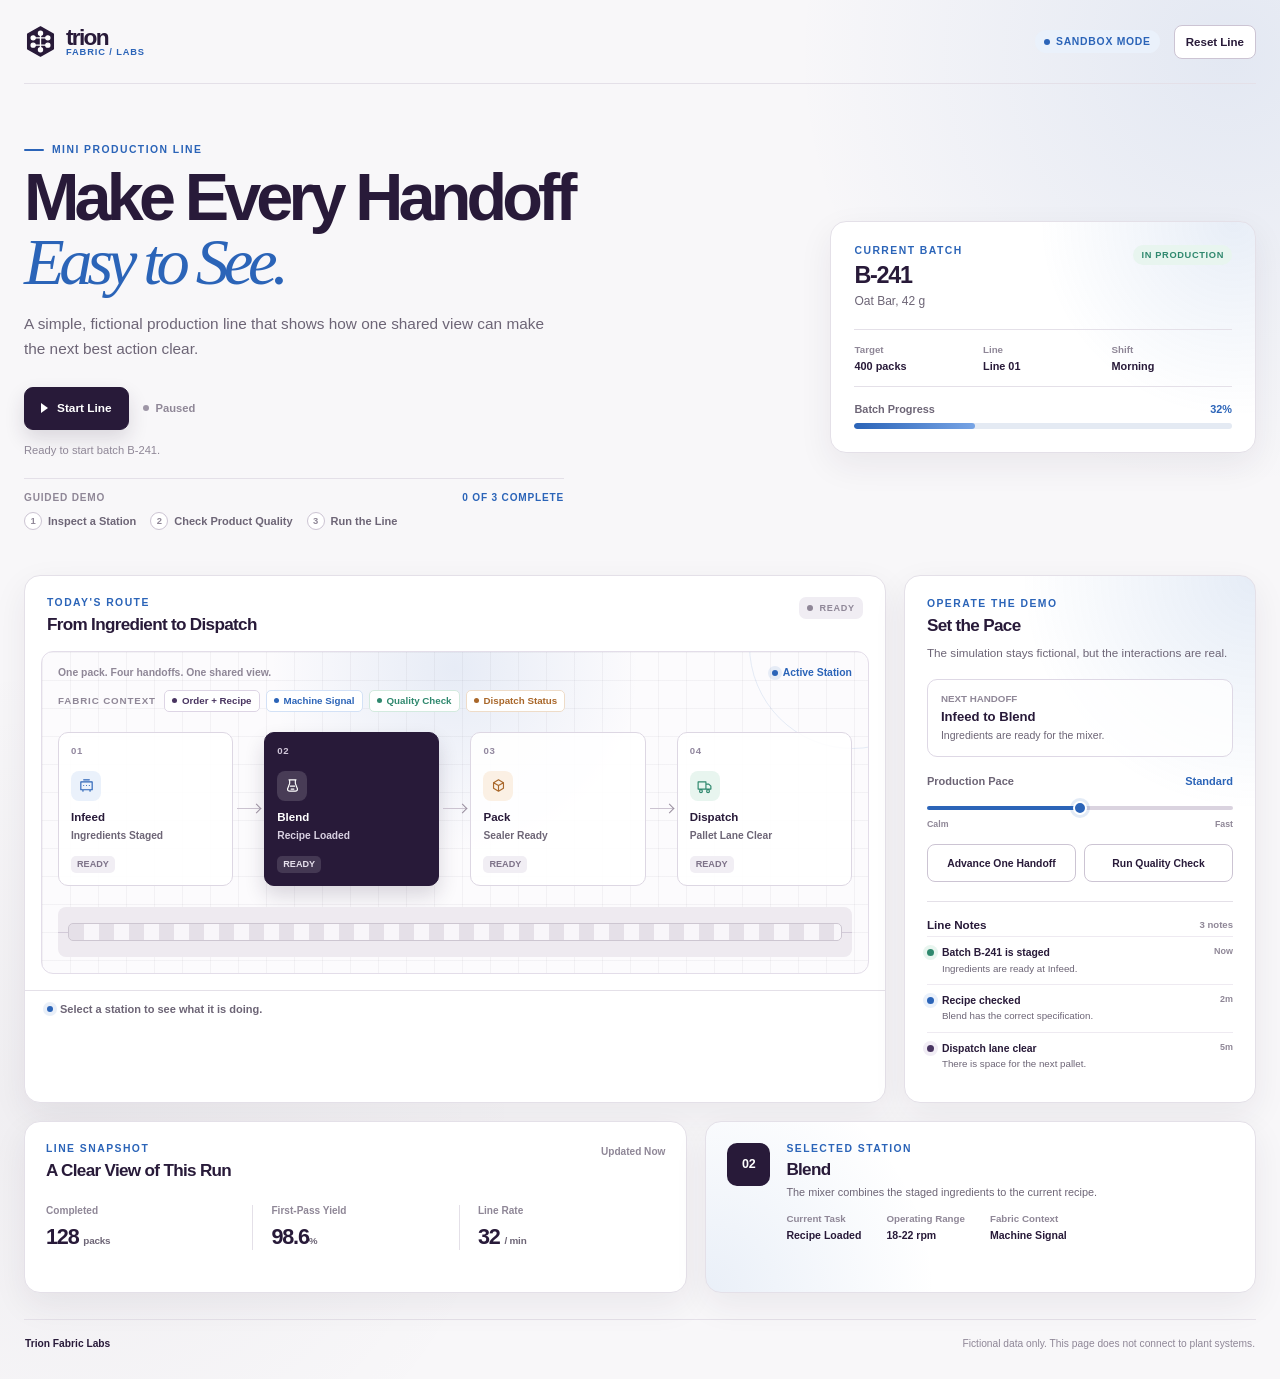
==== production_line/index.html @ d2de97c6 "Added Labs AI-Dev Skills" ====
<!doctype html>
<html lang="en">
  <head>
    <meta charset="UTF-8" />
    <meta name="viewport" content="width=device-width, initial-scale=1.0" />
    <meta
      name="description"
      content="A self-contained Trion Fabric Labs mini production line simulation."
    />
    <title>Trion Fabric Labs | Mini Production Line</title>
    <link rel="stylesheet" href="styles.css" />
    <script src="app.js" defer></script>
  </head>
  <body>
    <main class="labs-shell">
      <header class="app-header">
        <a class="brand" href="#lineSimulator" aria-label="Trion Fabric Labs home">
          <svg class="brand-mark" viewBox="0 0 36 36" aria-hidden="true">
            <path d="M18 2 32 10v16l-14 8L4 26V10L18 2Z" />
            <path d="M18 9v18M10 14h16M10 22h16" />
            <circle cx="18" cy="9" r="2.2" />
            <circle cx="10" cy="14" r="2.2" />
            <circle cx="26" cy="14" r="2.2" />
            <circle cx="10" cy="22" r="2.2" />
            <circle cx="26" cy="22" r="2.2" />
            <circle cx="18" cy="27" r="2.2" />
          </svg>
          <span class="brand-copy">
            <strong>trion</strong>
            <span>Fabric / Labs</span>
          </span>
        </a>

        <div class="header-actions">
          <span class="sandbox-badge"><i></i> Sandbox Mode</span>
          <button class="reset-button" id="resetLine" type="button">Reset Line</button>
        </div>
      </header>

      <section class="intro-grid">
        <div class="intro-copy">
          <p class="eyebrow">Mini Production Line</p>
          <h1>Make Every Handoff<br /><em>Easy to See.</em></h1>
          <p class="intro-text">
            A simple, fictional production line that shows how one shared view
            can make the next best action clear.
          </p>

          <div class="line-actions">
            <button class="primary-button" id="toggleLine" type="button">
              <span class="button-icon" aria-hidden="true"></span>
              <span id="toggleLineLabel">Start Line</span>
            </button>
            <span class="line-state" id="lineState">
              <i></i>
              <span id="lineStateText">Paused</span>
            </span>
          </div>
          <p class="line-message" id="lineMessage" aria-live="polite">
            Ready to start batch B-241.
          </p>
          <section class="guided-demo" aria-labelledby="guidedDemoTitle">
            <div class="guided-demo-heading">
              <span id="guidedDemoTitle">Guided Demo</span>
              <strong id="missionProgress" aria-live="polite">0 of 3 complete</strong>
            </div>
            <ol class="guided-steps">
              <li data-mission-step="inspect"><span>1</span>Inspect a Station</li>
              <li data-mission-step="quality"><span>2</span>Check Product Quality</li>
              <li data-mission-step="run"><span>3</span>Run the Line</li>
            </ol>
          </section>
        </div>

        <section class="batch-card" aria-labelledby="batchTitle">
          <div class="batch-heading">
            <div>
              <p class="card-label">Current Batch</p>
              <h2 id="batchTitle">B-241</h2>
            </div>
            <span class="batch-chip">In Production</span>
          </div>
          <p class="product-name">Oat Bar, 42 g</p>

          <dl class="batch-details">
            <div>
              <dt>Target</dt>
              <dd>400 packs</dd>
            </div>
            <div>
              <dt>Line</dt>
              <dd>Line 01</dd>
            </div>
            <div>
              <dt>Shift</dt>
              <dd>Morning</dd>
            </div>
          </dl>

          <div class="batch-progress">
            <div>
              <span>Batch Progress</span>
              <strong id="batchProgressText">32%</strong>
            </div>
            <span class="progress-track" aria-hidden="true"><i id="batchProgress"></i></span>
          </div>
        </section>
      </section>

      <section class="simulator-layout" id="lineSimulator">
        <section class="line-panel" aria-labelledby="lineTitle">
          <header class="panel-heading">
            <div>
              <p class="card-label">Today's Route</p>
              <h2 id="lineTitle">From Ingredient to Dispatch</h2>
            </div>
            <span class="run-badge" id="runBadge"><i></i><span>Ready</span></span>
          </header>

          <div class="production-floor" id="productionFloor">
            <div class="floor-meta">
              <span>One pack. Four handoffs. One shared view.</span>
              <span class="floor-key"><i></i> Active Station</span>
            </div>

            <div class="context-strip" aria-label="Fabric context sources">
              <span class="context-title">Fabric Context</span>
              <span class="context-source context-source-planning"><i></i> Order + Recipe</span>
              <span class="context-source context-source-machine"><i></i> Machine Signal</span>
              <span class="context-source context-source-quality"><i></i> Quality Check</span>
              <span class="context-source context-source-logistics"><i></i> Dispatch Status</span>
            </div>

            <div class="stage-row" aria-label="Production line stations">
              <button class="stage" type="button" data-station="Infeed" aria-pressed="false">
                <span class="stage-number">01</span>
                <span class="station-icon station-icon-infeed" aria-hidden="true">
                  <svg viewBox="0 0 24 24"><path d="M4 7h16v11H4zM8 4h8M8 12h.01M12 12h.01M16 12h.01M7 18v2m10-2v2" /></svg>
                </span>
                <span class="stage-name">Infeed</span>
                <span class="stage-detail">Ingredients Staged</span>
                <span class="stage-status">Ready</span>
              </button>

              <span class="connector" aria-hidden="true"></span>

              <button class="stage selected" type="button" data-station="Blend" aria-pressed="true">
                <span class="stage-number">02</span>
                <span class="station-icon station-icon-blend" aria-hidden="true">
                  <svg viewBox="0 0 24 24"><path d="M7 4h10M8 4v5l-3 8a3 3 0 0 0 3 3h8a3 3 0 0 0 3-3l-3-8V4M9 13h6M10 17h4" /></svg>
                </span>
                <span class="stage-name">Blend</span>
                <span class="stage-detail">Recipe Loaded</span>
                <span class="stage-status">Ready</span>
              </button>

              <span class="connector" aria-hidden="true"></span>

              <button class="stage" type="button" data-station="Pack" aria-pressed="false">
                <span class="stage-number">03</span>
                <span class="station-icon station-icon-pack" aria-hidden="true">
                  <svg viewBox="0 0 24 24"><path d="m5 8 7-4 7 4v8l-7 4-7-4zM5 8l7 4 7-4M12 12v8" /></svg>
                </span>
                <span class="stage-name">Pack</span>
                <span class="stage-detail">Sealer Ready</span>
                <span class="stage-status">Ready</span>
              </button>

              <span class="connector" aria-hidden="true"></span>

              <button class="stage" type="button" data-station="Dispatch" aria-pressed="false">
                <span class="stage-number">04</span>
                <span class="station-icon station-icon-dispatch" aria-hidden="true">
                  <svg viewBox="0 0 24 24"><path d="M3 7h11v10H3zM14 10h4l3 3v4h-7zM7 18a2 2 0 1 0 0 4 2 2 0 0 0 0-4Zm10 0a2 2 0 1 0 0 4 2 2 0 0 0 0-4Z" /></svg>
                </span>
                <span class="stage-name">Dispatch</span>
                <span class="stage-detail">Pallet Lane Clear</span>
                <span class="stage-status">Ready</span>
              </button>
            </div>

            <div class="conveyor" aria-hidden="true">
              <span class="conveyor-belt"></span>
              <span class="pack-token token-one"><i></i><b>B</b></span>
              <span class="pack-token token-two"><i></i><b>B</b></span>
              <span class="pack-token token-three"><i></i><b>B</b></span>
              <span class="pack-token token-four"><i></i><b>B</b></span>
            </div>
          </div>

          <footer class="line-panel-footer">
            <span class="pulse-dot" aria-hidden="true"></span>
            <span id="lineFooterMessage">Select a station to see what it is doing.</span>
          </footer>
        </section>

        <aside class="control-panel" aria-labelledby="controlTitle">
          <div>
            <p class="card-label">Operate the Demo</p>
            <h2 id="controlTitle">Set the Pace</h2>
            <p class="control-intro">The simulation stays fictional, but the interactions are real.</p>
          </div>

          <div class="handoff-card">
            <span>Next Handoff</span>
            <strong id="nextHandoff">Infeed to Blend</strong>
            <p id="handoffDetail">Ingredients are ready for the mixer.</p>
          </div>

          <label class="pace-control" for="pace">
            <span>Production Pace <output id="paceValue">Standard</output></span>
            <input id="pace" type="range" min="1" max="3" value="2" />
            <span class="pace-labels"><small>Calm</small><small>Fast</small></span>
          </label>

          <div class="small-actions">
            <button class="secondary-button" id="advanceStep" type="button">
              Advance One Handoff
            </button>
            <button class="secondary-button" id="qualityCheck" type="button">
              Run Quality Check
            </button>
          </div>

          <section class="event-section" aria-labelledby="eventTitle">
            <div class="event-heading">
              <h3 id="eventTitle">Line Notes</h3>
              <span id="eventCount">3 notes</span>
            </div>
            <ol class="event-list" id="eventList" aria-live="polite">
              <li>
                <span class="event-mark event-mark-green" aria-hidden="true"></span>
                <div><strong>Batch B-241 is staged</strong><p>Ingredients are ready at Infeed.</p></div>
                <time>Now</time>
              </li>
              <li>
                <span class="event-mark event-mark-blue" aria-hidden="true"></span>
                <div><strong>Recipe checked</strong><p>Blend has the correct specification.</p></div>
                <time>2m</time>
              </li>
              <li>
                <span class="event-mark event-mark-purple" aria-hidden="true"></span>
                <div><strong>Dispatch lane clear</strong><p>There is space for the next pallet.</p></div>
                <time>5m</time>
              </li>
            </ol>
          </section>
        </aside>
      </section>

      <section class="lower-grid">
        <section class="snapshot-panel" aria-labelledby="snapshotTitle">
          <div class="panel-heading compact">
            <div>
              <p class="card-label">Line Snapshot</p>
              <h2 id="snapshotTitle">A Clear View of This Run</h2>
            </div>
            <span class="snapshot-time">Updated Now</span>
          </div>

          <dl class="metrics">
            <div>
              <dt>Completed</dt>
              <dd id="completedPacks">128 <small>packs</small></dd>
            </div>
            <div>
              <dt>First-Pass Yield</dt>
              <dd id="qualityMetric">98.6<small>%</small></dd>
            </div>
            <div>
              <dt>Line Rate</dt>
              <dd id="lineRate">32 <small>/ min</small></dd>
            </div>
          </dl>
        </section>

        <section class="inspector-panel" aria-labelledby="inspectorTitle">
          <div class="inspector-number" id="inspectorNumber">02</div>
          <div class="inspector-copy">
            <p class="card-label">Selected Station</p>
            <h2 id="inspectorTitle">Blend</h2>
            <p id="inspectorDescription">The mixer combines the staged ingredients to the current recipe.</p>
            <dl class="inspector-details">
              <div><dt>Current Task</dt><dd id="inspectorTask">Recipe Loaded</dd></div>
              <div><dt>Operating Range</dt><dd id="inspectorRange">18-22 rpm</dd></div>
              <div><dt>Fabric Context</dt><dd id="inspectorContext">Machine Signal</dd></div>
            </dl>
          </div>
        </section>
      </section>

      <footer class="app-footer">
        <span>Trion Fabric Labs</span>
        <span>Fictional data only. This page does not connect to plant systems.</span>
      </footer>
    </main>

    <div class="toast" id="toast" role="status" aria-live="polite"></div>
  </body>
</html>
---- production_line/styles.css ----
:root {
  color-scheme: light;
  --purple: #281a39;
  --purple-mid: #493561;
  --purple-soft: #f1edf5;
  --blue: #2b64b8;
  --blue-soft: #eaf1fb;
  --green: #2f886e;
  --green-soft: #e8f5ef;
  --amber: #a9672a;
  --amber-soft: #fbf0e4;
  --ink: #281a39;
  --muted: #6d6576;
  --quiet: #8f8797;
  --canvas: #f8f7f9;
  --panel: #ffffff;
  --line: #e4e0e8;
  --line-strong: #ccc4d3;
  --shadow: 0 12px 34px rgba(40, 26, 57, 0.07);
}

* {
  box-sizing: border-box;
}

html {
  scroll-behavior: smooth;
}

body {
  min-width: 320px;
  min-height: 100vh;
  margin: 0;
  background:
    radial-gradient(circle at 96% 4%, rgba(43, 100, 184, 0.1), transparent 27rem),
    radial-gradient(circle at 6% 80%, rgba(40, 26, 57, 0.045), transparent 28rem),
    var(--canvas);
  color: var(--ink);
  font-family: Inter, Avenir Next, Avenir, "Segoe UI", Arial, sans-serif;
}

button,
input {
  font: inherit;
}

button {
  cursor: pointer;
}

button:focus-visible,
input:focus-visible,
a:focus-visible {
  outline: 2px solid var(--blue);
  outline-offset: 3px;
}

.labs-shell {
  width: min(1240px, calc(100% - 48px));
  margin: 0 auto;
  padding: 0 0 28px;
}

.app-header {
  display: flex;
  align-items: center;
  justify-content: space-between;
  min-height: 84px;
  border-bottom: 1px solid var(--line);
}

.brand {
  display: inline-flex;
  align-items: center;
  gap: 9px;
  color: var(--purple);
  text-decoration: none;
}

.brand-mark {
  width: 33px;
  height: 33px;
  fill: none;
  stroke: currentColor;
  stroke-linecap: round;
  stroke-linejoin: round;
  stroke-width: 1.5;
}

.brand-mark path:first-child {
  fill: var(--purple);
  stroke: var(--purple);
}

.brand-mark path:nth-child(2) {
  stroke: #ffffff;
}

.brand-mark circle {
  fill: #ffffff;
  stroke: #ffffff;
}

.brand-copy {
  display: grid;
  gap: 0;
  line-height: 0.9;
}

.brand-copy strong {
  font-size: 1.42rem;
  font-weight: 790;
  letter-spacing: -0.075em;
}

.brand-copy span {
  color: var(--blue);
  font-size: 0.58rem;
  font-weight: 800;
  letter-spacing: 0.095em;
  text-transform: uppercase;
}

.header-actions,
.line-actions,
.line-state,
.run-badge,
.floor-key,
.line-panel-footer,
.event-heading {
  display: flex;
  align-items: center;
}

.header-actions {
  gap: 14px;
}

.sandbox-badge,
.batch-chip {
  display: inline-flex;
  align-items: center;
  gap: 6px;
  border-radius: 999px;
  font-size: 0.65rem;
  font-weight: 800;
  letter-spacing: 0.07em;
  text-transform: uppercase;
}

.sandbox-badge {
  padding: 6px 9px;
  background: var(--blue-soft);
  color: var(--blue);
}

.sandbox-badge i,
.run-badge i,
.line-state i,
.floor-key i {
  width: 6px;
  height: 6px;
  border-radius: 50%;
  background: currentColor;
}

.reset-button,
.secondary-button {
  min-height: 34px;
  border: 1px solid var(--line-strong);
  border-radius: 8px;
  background: #ffffff;
  color: var(--purple);
  font-size: 0.72rem;
  font-weight: 750;
  transition: border-color 160ms ease, color 160ms ease, background 160ms ease, transform 160ms ease;
}

.reset-button {
  padding: 0 11px;
}

.reset-button:hover,
.secondary-button:hover {
  border-color: var(--purple-mid);
  background: var(--purple-soft);
  transform: translateY(-1px);
}

.intro-grid {
  display: grid;
  grid-template-columns: minmax(0, 1fr) minmax(330px, 0.57fr);
  align-items: center;
  gap: 60px;
  padding: 60px 0 45px;
}

.eyebrow,
.card-label {
  margin: 0 0 10px;
  color: var(--blue);
  font-size: 0.65rem;
  font-weight: 850;
  letter-spacing: 0.14em;
  line-height: 1.2;
  text-transform: uppercase;
}

.eyebrow {
  display: flex;
  align-items: center;
  gap: 8px;
}

.eyebrow::before {
  width: 20px;
  height: 2px;
  border-radius: 2px;
  background: currentColor;
  content: "";
}

h1,
h2,
h3,
p {
  margin-top: 0;
}

h1 {
  max-width: 640px;
  margin-bottom: 18px;
  font-size: clamp(2.7rem, 5.2vw, 4.8rem);
  font-weight: 670;
  letter-spacing: -0.073em;
  line-height: 0.95;
}

h1 em {
  color: var(--blue);
  font-family: Georgia, "Times New Roman", serif;
  font-weight: 400;
  letter-spacing: -0.08em;
}

.intro-text {
  max-width: 530px;
  margin-bottom: 25px;
  color: var(--muted);
  font-size: 0.96rem;
  line-height: 1.65;
}

.line-actions {
  flex-wrap: wrap;
  gap: 14px;
}

.primary-button {
  display: inline-flex;
  align-items: center;
  justify-content: center;
  gap: 9px;
  min-height: 43px;
  padding: 0 16px;
  border: 1px solid var(--purple);
  border-radius: 9px;
  background: var(--purple);
  box-shadow: 0 9px 20px rgba(40, 26, 57, 0.14);
  color: #ffffff;
  font-size: 0.74rem;
  font-weight: 800;
  transition: background 160ms ease, box-shadow 160ms ease, transform 160ms ease;
}

.primary-button:hover {
  background: #3a2851;
  box-shadow: 0 12px 24px rgba(40, 26, 57, 0.2);
  transform: translateY(-2px);
}

.button-icon {
  width: 0;
  height: 0;
  border-top: 5px solid transparent;
  border-bottom: 5px solid transparent;
  border-left: 7px solid currentColor;
}

.primary-button.is-running .button-icon {
  width: 8px;
  height: 10px;
  border: 0;
  border-right: 2px solid currentColor;
  border-left: 2px solid currentColor;
}

.line-state {
  gap: 7px;
  color: var(--quiet);
  font-size: 0.7rem;
  font-weight: 750;
}

.line-state i {
  background: #9e96a6;
}

.line-state.is-running {
  color: var(--green);
}

.line-state.is-running i {
  box-shadow: 0 0 0 4px rgba(47, 136, 110, 0.1);
}

.line-message {
  min-height: 18px;
  margin: 14px 0 0;
  color: var(--quiet);
  font-size: 0.7rem;
}

.guided-demo {
  max-width: 540px;
  margin-top: 16px;
  padding-top: 13px;
  border-top: 1px solid var(--line);
}

.guided-demo-heading {
  display: flex;
  align-items: center;
  justify-content: space-between;
  gap: 12px;
  margin-bottom: 9px;
  color: var(--quiet);
  font-size: 0.63rem;
  font-weight: 800;
  letter-spacing: 0.08em;
  text-transform: uppercase;
}

.guided-demo-heading strong {
  color: var(--blue);
  font-size: 0.63rem;
}

.guided-steps {
  display: flex;
  flex-wrap: wrap;
  gap: 7px 14px;
  margin: 0;
  padding: 0;
  list-style: none;
}

.guided-steps li {
  display: flex;
  align-items: center;
  gap: 6px;
  color: var(--muted);
  font-size: 0.69rem;
  font-weight: 720;
  transition: color 180ms ease;
}

.guided-steps span {
  display: grid;
  width: 18px;
  height: 18px;
  place-items: center;
  border: 1px solid var(--line-strong);
  border-radius: 50%;
  background: #ffffff;
  color: var(--quiet);
  font-size: 0.59rem;
  font-weight: 850;
  transition: background 180ms ease, border-color 180ms ease, color 180ms ease;
}

.guided-steps li.is-complete {
  color: var(--green);
}

.guided-steps li.is-complete span {
  border-color: var(--green);
  background: var(--green);
  color: #ffffff;
}

.batch-card {
  padding: 23px;
  border: 1px solid var(--line);
  border-radius: 16px;
  background:
    radial-gradient(circle at 95% 0%, rgba(43, 100, 184, 0.11), transparent 42%),
    #ffffff;
  box-shadow: var(--shadow);
}

.batch-heading {
  display: flex;
  align-items: flex-start;
  justify-content: space-between;
  gap: 14px;
}

.batch-heading .card-label {
  margin-bottom: 5px;
}

.batch-heading h2 {
  margin: 0;
  font-size: 1.46rem;
  font-weight: 720;
  letter-spacing: -0.055em;
}

.batch-chip {
  padding: 5px 8px;
  background: var(--green-soft);
  color: var(--green);
  font-size: 0.58rem;
}

.product-name {
  margin: 5px 0 21px;
  color: var(--muted);
  font-size: 0.75rem;
}

.batch-details,
.metrics,
.inspector-details {
  margin: 0;
  padding: 0;
}

.batch-details {
  display: grid;
  grid-template-columns: repeat(3, 1fr);
  gap: 8px;
  padding: 14px 0;
  border-top: 1px solid var(--line);
  border-bottom: 1px solid var(--line);
}

.batch-details div,
.metrics div,
.inspector-details div {
  min-width: 0;
}

.batch-details dt,
.metrics dt,
.inspector-details dt {
  margin-bottom: 5px;
  color: var(--quiet);
  font-size: 0.61rem;
  font-weight: 700;
}

.batch-details dd {
  margin: 0;
  color: var(--ink);
  font-size: 0.68rem;
  font-weight: 780;
}

.batch-progress {
  margin-top: 16px;
}

.batch-progress > div {
  display: flex;
  justify-content: space-between;
  margin-bottom: 8px;
  color: var(--muted);
  font-size: 0.68rem;
  font-weight: 700;
}

.batch-progress strong {
  color: var(--blue);
  font-weight: 850;
}

.progress-track {
  display: block;
  height: 6px;
  overflow: hidden;
  border-radius: 20px;
  background: #e4eaf3;
}

.progress-track i {
  display: block;
  width: 32%;
  height: 100%;
  border-radius: inherit;
  background: linear-gradient(90deg, var(--blue), #77a4e5);
  transition: width 350ms ease;
}

.simulator-layout {
  display: grid;
  grid-template-columns: minmax(0, 1.42fr) minmax(310px, 0.58fr);
  gap: 18px;
  align-items: stretch;
}

.line-panel,
.control-panel,
.snapshot-panel,
.inspector-panel {
  border: 1px solid var(--line);
  border-radius: 16px;
  background: var(--panel);
  box-shadow: var(--shadow);
}

.line-panel {
  overflow: hidden;
}

.panel-heading {
  display: flex;
  align-items: flex-start;
  justify-content: space-between;
  gap: 16px;
  padding: 21px 22px 0;
}

.panel-heading.compact {
  padding: 0;
}

.panel-heading .card-label {
  margin-bottom: 6px;
}

.panel-heading h2,
.control-panel h2,
.snapshot-panel h2,
.inspector-panel h2 {
  margin-bottom: 0;
  font-size: 1.07rem;
  font-weight: 720;
  letter-spacing: -0.04em;
}

.run-badge {
  flex: 0 0 auto;
  gap: 6px;
  padding: 6px 8px;
  border-radius: 7px;
  background: #f0edf3;
  color: var(--quiet);
  font-size: 0.57rem;
  font-weight: 850;
  letter-spacing: 0.08em;
  text-transform: uppercase;
}

.run-badge.is-running {
  background: var(--green-soft);
  color: var(--green);
}

.run-badge.is-running i {
  box-shadow: 0 0 0 3px rgba(47, 136, 110, 0.1);
}

.production-floor {
  position: relative;
  margin: 16px;
  overflow: hidden;
  border: 1px solid #e3dde9;
  border-radius: 12px;
  background:
    linear-gradient(rgba(40, 26, 57, 0.042) 1px, transparent 1px),
    linear-gradient(90deg, rgba(40, 26, 57, 0.042) 1px, transparent 1px),
    radial-gradient(circle at 50% 5%, rgba(43, 100, 184, 0.1), transparent 36%),
    #fcfbfd;
  background-size: 28px 28px, 28px 28px, auto, auto;
}

.production-floor::before {
  position: absolute;
  top: -110px;
  right: -88px;
  width: 205px;
  height: 205px;
  border: 1px solid rgba(43, 100, 184, 0.11);
  border-radius: 50%;
  content: "";
}

.floor-meta {
  display: flex;
  position: relative;
  z-index: 1;
  align-items: center;
  justify-content: space-between;
  gap: 12px;
  padding: 15px 16px 0;
  color: var(--quiet);
  font-size: 0.65rem;
  font-weight: 650;
}

.context-strip {
  display: flex;
  position: relative;
  z-index: 1;
  flex-wrap: wrap;
  align-items: center;
  gap: 6px;
  padding: 12px 16px 0;
}

.context-title {
  margin-right: 2px;
  color: var(--quiet);
  font-size: 0.61rem;
  font-weight: 850;
  letter-spacing: 0.09em;
  text-transform: uppercase;
}

.context-source {
  display: inline-flex;
  align-items: center;
  gap: 5px;
  padding: 5px 7px;
  border: 1px solid;
  border-radius: 5px;
  background: #ffffff;
  font-size: 0.61rem;
  font-weight: 760;
  line-height: 1;
}

.context-source i {
  width: 5px;
  height: 5px;
  border-radius: 50%;
  background: currentColor;
}

.context-source-planning {
  border-color: #ddd5e5;
  color: var(--purple-mid);
}

.context-source-machine {
  border-color: #d3e1f6;
  color: var(--blue);
}

.context-source-quality {
  border-color: #d3eadf;
  color: var(--green);
}

.context-source-logistics {
  border-color: #eedcc8;
  color: var(--amber);
}

.floor-key {
  flex: 0 0 auto;
  gap: 5px;
  color: var(--blue);
}

.floor-key i {
  box-shadow: 0 0 0 4px rgba(43, 100, 184, 0.1);
}

.stage-row {
  display: grid;
  position: relative;
  z-index: 1;
  grid-template-columns: minmax(105px, 1fr) 23px minmax(105px, 1fr) 23px minmax(105px, 1fr) 23px minmax(105px, 1fr);
  align-items: stretch;
  gap: 4px;
  padding: 20px 16px 21px;
}

.stage {
  display: grid;
  justify-items: start;
  min-height: 154px;
  padding: 12px;
  border: 1px solid #ddd7e3;
  border-radius: 10px;
  background: rgba(255, 255, 255, 0.9);
  color: var(--ink);
  text-align: left;
  transition: border-color 160ms ease, box-shadow 160ms ease, transform 160ms ease, background 160ms ease;
}

.stage:hover {
  border-color: #ac9fba;
  box-shadow: 0 8px 17px rgba(40, 26, 57, 0.08);
  transform: translateY(-2px);
}

.stage.selected {
  border-color: var(--purple);
  background: var(--purple);
  box-shadow: 0 10px 20px rgba(40, 26, 57, 0.16);
  color: #ffffff;
}

.stage.is-active:not(.selected) {
  border-color: var(--blue);
  box-shadow: 0 0 0 3px rgba(43, 100, 184, 0.1);
}

.stage.is-active .stage-status {
  background: var(--blue-soft);
  color: var(--blue);
}

.stage.selected.is-active .stage-status {
  background: rgba(255, 255, 255, 0.16);
  color: #ffffff;
}

.stage.is-complete:not(.selected) .stage-status {
  background: var(--green-soft);
  color: var(--green);
}

.stage-number {
  color: #92889f;
  font-size: 0.6rem;
  font-weight: 800;
  letter-spacing: 0.08em;
}

.stage.selected .stage-number {
  color: #d1c7da;
}

.station-icon {
  display: grid;
  width: 30px;
  height: 30px;
  margin: 12px 0 8px;
  place-items: center;
  border-radius: 8px;
  background: var(--blue-soft);
  color: var(--blue);
}

.station-icon svg {
  width: 17px;
  height: 17px;
  fill: none;
  stroke: currentColor;
  stroke-linecap: round;
  stroke-linejoin: round;
  stroke-width: 1.65;
}

.station-icon-blend {
  background: var(--purple-soft);
  color: var(--purple);
}

.station-icon-pack {
  background: var(--amber-soft);
  color: var(--amber);
}

.station-icon-dispatch {
  background: var(--green-soft);
  color: var(--green);
}

.stage.selected .station-icon {
  background: rgba(255, 255, 255, 0.15);
  color: #ffffff;
}

.stage-name {
  margin-bottom: 3px;
  font-size: 0.72rem;
  font-weight: 800;
}

.stage-detail {
  color: var(--muted);
  font-size: 0.64rem;
  font-weight: 600;
  line-height: 1.33;
}

.stage.selected .stage-detail {
  color: #d8d0e1;
}

.stage-status {
  align-self: end;
  margin-top: 8px;
  padding: 4px 6px;
  border-radius: 5px;
  background: #f1eef4;
  color: #7d7288;
  font-size: 0.57rem;
  font-weight: 800;
  line-height: 1;
  text-transform: uppercase;
}

.stage.selected .stage-status {
  background: rgba(255, 255, 255, 0.13);
  color: #e7e1ed;
}

.connector {
  align-self: center;
  width: 100%;
  height: 1px;
  background: #cbc3d0;
}

.connector::after {
  display: block;
  width: 6px;
  height: 6px;
  margin: -3px 0 0 auto;
  border-top: 1px solid #998e9e;
  border-right: 1px solid #998e9e;
  content: "";
  transform: rotate(45deg);
}

.production-floor.is-running .connector {
  background: linear-gradient(90deg, var(--blue), #a9c7f2);
}

.conveyor {
  position: relative;
  z-index: 1;
  height: 50px;
  margin: 0 16px 16px;
  overflow: hidden;
  border-radius: 8px;
  background: #eeeaf0;
}

.conveyor::before,
.conveyor::after {
  position: absolute;
  z-index: 0;
  top: 50%;
  right: 0;
  left: 0;
  height: 1px;
  background: #d2cad8;
  content: "";
}

.conveyor::after {
  background: repeating-linear-gradient(90deg, transparent 0 17px, rgba(40, 26, 57, 0.1) 17px 19px);
}

.conveyor-belt {
  position: absolute;
  z-index: 1;
  top: 16px;
  right: 10px;
  left: 10px;
  height: 18px;
  border: 1px solid #cdc6d1;
  border-radius: 5px;
  background:
    repeating-linear-gradient(90deg, #e5e0e8 0 15px, #f8f6fa 15px 30px);
}

.pack-token {
  position: absolute;
  z-index: 2;
  top: 16px;
  left: -28px;
  display: grid;
  width: 23px;
  height: 18px;
  place-items: center;
  border-radius: 4px;
  background: var(--purple);
  box-shadow: 0 3px 5px rgba(40, 26, 57, 0.17);
  color: #ffffff;
  font-size: 0.5rem;
  font-weight: 800;
  opacity: 0.25;
  transform: translateX(0);
}

.pack-token i {
  position: absolute;
  top: 3px;
  left: 3px;
  width: 3px;
  height: 12px;
  border-radius: 2px;
  background: #80a9e4;
}

.pack-token b {
  padding-left: 3px;
  font-size: 0.49rem;
}

.token-one {
  animation-delay: 0s;
}

.token-two {
  animation-delay: 1.7s;
}

.token-three {
  animation-delay: 3.4s;
}

.token-four {
  animation-delay: 5.1s;
}

.production-floor.is-running .pack-token {
  animation-duration: 6.8s;
  animation-iteration-count: infinite;
  animation-name: travel;
  animation-timing-function: linear;
}

.line-panel-footer {
  gap: 7px;
  min-height: 38px;
  padding: 0 22px;
  border-top: 1px solid var(--line);
  color: var(--muted);
  font-size: 0.69rem;
  font-weight: 650;
}

.pulse-dot {
  width: 6px;
  height: 6px;
  border-radius: 50%;
  background: var(--blue);
  box-shadow: 0 0 0 4px rgba(43, 100, 184, 0.1);
}

.control-panel {
  display: flex;
  flex-direction: column;
  padding: 22px;
  background:
    radial-gradient(circle at 100% 0, rgba(43, 100, 184, 0.12), transparent 37%),
    #ffffff;
}

.control-panel .card-label {
  margin-bottom: 6px;
}

.control-panel h2 {
  margin-bottom: 8px;
}

.control-intro {
  margin-bottom: 18px;
  color: var(--muted);
  font-size: 0.73rem;
  line-height: 1.48;
}

.handoff-card {
  margin-bottom: 18px;
  padding: 13px;
  border: 1px solid #ded8e5;
  border-radius: 10px;
  background: rgba(255, 255, 255, 0.75);
}

.handoff-card > span {
  display: block;
  margin-bottom: 5px;
  color: var(--quiet);
  font-size: 0.61rem;
  font-weight: 750;
  text-transform: uppercase;
}

.handoff-card strong {
  display: block;
  margin-bottom: 4px;
  font-size: 0.82rem;
  font-weight: 800;
}

.handoff-card p {
  margin: 0;
  color: var(--muted);
  font-size: 0.66rem;
  line-height: 1.4;
}

.pace-control {
  display: block;
  margin-bottom: 15px;
}

.pace-control > span:first-child {
  display: flex;
  justify-content: space-between;
  margin-bottom: 9px;
  color: var(--muted);
  font-size: 0.69rem;
  font-weight: 720;
}

.pace-control output {
  color: var(--blue);
  font-weight: 850;
}

.pace-control input {
  width: 100%;
  height: 4px;
  margin: 0;
  appearance: none;
  border-radius: 4px;
  background: linear-gradient(90deg, var(--blue) 0 50%, #dad3df 50% 100%);
}

.pace-control input::-webkit-slider-thumb {
  width: 14px;
  height: 14px;
  appearance: none;
  border: 2px solid #ffffff;
  border-radius: 50%;
  background: var(--blue);
  box-shadow: 0 0 0 3px rgba(43, 100, 184, 0.13);
}

.pace-control input::-moz-range-thumb {
  width: 10px;
  height: 10px;
  border: 2px solid #ffffff;
  border-radius: 50%;
  background: var(--blue);
  box-shadow: 0 0 0 3px rgba(43, 100, 184, 0.13);
}

.pace-labels {
  display: flex;
  justify-content: space-between;
  margin-top: 5px;
  color: var(--quiet);
}

.pace-labels small {
  font-size: 0.55rem;
  font-weight: 650;
}

.small-actions {
  display: grid;
  grid-template-columns: 1fr 1fr;
  gap: 8px;
}

.secondary-button {
  min-height: 38px;
  padding: 0 7px;
  font-size: 0.65rem;
}

.secondary-button:disabled {
  cursor: not-allowed;
  opacity: 0.55;
  transform: none;
}

.event-section {
  margin-top: 19px;
  padding-top: 16px;
  border-top: 1px solid var(--line);
}

.event-heading {
  justify-content: space-between;
  margin-bottom: 5px;
}

.event-heading h3 {
  margin: 0;
  font-size: 0.73rem;
  font-weight: 800;
}

.event-heading span {
  color: var(--quiet);
  font-size: 0.6rem;
  font-weight: 650;
}

.event-list {
  display: grid;
  gap: 0;
  margin: 0;
  padding: 0;
  list-style: none;
}

.event-list li {
  display: grid;
  grid-template-columns: auto minmax(0, 1fr) auto;
  gap: 8px;
  align-items: start;
  padding: 9px 0;
  border-top: 1px solid #eeeaf1;
}

.event-mark {
  width: 7px;
  height: 7px;
  margin-top: 3px;
  border-radius: 50%;
}

.event-mark-green {
  background: var(--green);
  box-shadow: 0 0 0 4px var(--green-soft);
}

.event-mark-blue {
  background: var(--blue);
  box-shadow: 0 0 0 4px var(--blue-soft);
}

.event-mark-purple {
  background: var(--purple-mid);
  box-shadow: 0 0 0 4px var(--purple-soft);
}

.event-list strong {
  display: block;
  margin-bottom: 2px;
  color: var(--ink);
  font-size: 0.65rem;
  font-weight: 750;
  line-height: 1.3;
}

.event-list p {
  margin: 0;
  color: var(--muted);
  font-size: 0.61rem;
  line-height: 1.36;
}

.event-list time {
  color: var(--quiet);
  font-size: 0.56rem;
  font-weight: 650;
}

.lower-grid {
  display: grid;
  grid-template-columns: minmax(0, 1fr) minmax(340px, 0.83fr);
  gap: 18px;
  margin-top: 18px;
}

.snapshot-panel,
.inspector-panel {
  min-height: 172px;
  padding: 21px;
}

.snapshot-time {
  padding-top: 3px;
  color: var(--quiet);
  font-size: 0.63rem;
  font-weight: 650;
}

.metrics {
  display: grid;
  grid-template-columns: repeat(3, 1fr);
  gap: 0;
  margin-top: 24px;
}

.metrics div {
  padding: 0 18px;
  border-left: 1px solid var(--line);
}

.metrics div:first-child {
  padding-left: 0;
  border-left: 0;
}

.metrics dt {
  margin-bottom: 8px;
  font-size: 0.63rem;
}

.metrics dd {
  margin: 0;
  color: var(--ink);
  font-size: 1.35rem;
  font-weight: 710;
  letter-spacing: -0.055em;
  white-space: nowrap;
}

.metrics dd small {
  color: var(--muted);
  font-size: 0.62rem;
  font-weight: 700;
  letter-spacing: -0.02em;
}

.inspector-panel {
  display: flex;
  align-items: flex-start;
  gap: 16px;
  background:
    radial-gradient(circle at 0% 100%, rgba(43, 100, 184, 0.1), transparent 40%),
    #ffffff;
}

.inspector-number {
  display: grid;
  flex: 0 0 auto;
  width: 43px;
  height: 43px;
  place-items: center;
  border-radius: 10px;
  background: var(--purple);
  color: #ffffff;
  font-size: 0.78rem;
  font-weight: 800;
}

.inspector-copy {
  min-width: 0;
}

.inspector-copy .card-label {
  margin-bottom: 5px;
}

.inspector-copy h2 {
  margin-bottom: 5px;
}

.inspector-copy > p:not(.card-label) {
  max-width: 315px;
  margin-bottom: 12px;
  color: var(--muted);
  font-size: 0.68rem;
  line-height: 1.45;
}

.inspector-details {
  display: flex;
  flex-wrap: wrap;
  gap: 25px;
}

.inspector-details dd {
  margin: 0;
  color: var(--ink);
  font-size: 0.66rem;
  font-weight: 750;
}

.app-footer {
  display: flex;
  justify-content: space-between;
  gap: 20px;
  margin-top: 26px;
  padding: 17px 1px 0;
  border-top: 1px solid var(--line);
  color: var(--quiet);
  font-size: 0.64rem;
  line-height: 1.4;
}

.app-footer span:first-child {
  color: var(--purple);
  font-weight: 800;
}

.toast {
  position: fixed;
  z-index: 10;
  right: 24px;
  bottom: 24px;
  max-width: min(340px, calc(100vw - 48px));
  padding: 11px 14px;
  border: 1px solid #4e3967;
  border-radius: 9px;
  background: var(--purple);
  box-shadow: 0 14px 35px rgba(40, 26, 57, 0.24);
  color: #ffffff;
  font-size: 0.7rem;
  line-height: 1.4;
  opacity: 0;
  pointer-events: none;
  transform: translateY(10px);
  transition: opacity 170ms ease, transform 170ms ease;
}

.toast.visible {
  opacity: 1;
  transform: translateY(0);
}

@keyframes travel {
  0% {
    left: -28px;
    opacity: 0;
  }
  7% {
    opacity: 1;
  }
  93% {
    opacity: 1;
  }
  100% {
    left: calc(100% + 28px);
    opacity: 0;
  }
}

@media (max-width: 980px) {
  .intro-grid,
  .simulator-layout,
  .lower-grid {
    grid-template-columns: 1fr;
  }

  .intro-grid {
    gap: 28px;
    padding: 46px 0 35px;
  }

  .batch-card {
    max-width: 570px;
  }

  .control-panel {
    display: grid;
    grid-template-columns: minmax(0, 1fr) minmax(260px, 0.8fr);
    column-gap: 25px;
  }

  .control-panel > div:first-child,
  .event-section {
    grid-column: 1;
  }

  .handoff-card,
  .pace-control,
  .small-actions {
    grid-column: 2;
  }

  .handoff-card {
    grid-row: 1 / span 2;
    align-self: start;
  }

  .pace-control {
    grid-row: 3;
    align-self: end;
  }

  .small-actions {
    grid-row: 4;
  }

  .event-section {
    grid-row: 2 / span 3;
    margin-top: 10px;
  }
}

@media (max-width: 720px) {
  .labs-shell {
    width: min(100% - 32px, 580px);
  }

  .app-header {
    min-height: 72px;
  }

  .sandbox-badge {
    display: none;
  }

  h1 {
    font-size: clamp(2.55rem, 13vw, 4rem);
  }

  .intro-grid {
    padding-top: 37px;
  }

  .stage-row {
    grid-template-columns: 1fr;
    gap: 6px;
    padding: 24px 13px 12px 30px;
  }

  .stage {
    grid-template-columns: 30px 35px minmax(0, 1fr) auto;
    grid-template-rows: auto auto;
    align-items: center;
    min-height: 0;
    padding: 9px;
  }

  .stage-number {
    grid-row: 1 / span 2;
    align-self: start;
    padding-top: 2px;
  }

  .station-icon {
    grid-row: 1 / span 2;
    width: 27px;
    height: 27px;
    margin: 0 8px 0 0;
  }

  .stage-name {
    align-self: end;
    margin-bottom: 1px;
  }

  .stage-detail {
    grid-column: 3;
  }

  .stage-status {
    grid-column: 4;
    grid-row: 1 / span 2;
    align-self: center;
    margin: 0;
  }

  .connector {
    width: 1px;
    height: 18px;
    margin-left: 26px;
  }

  .connector::after {
    width: 6px;
    height: 6px;
    margin: 13px 0 0 -3px;
    transform: rotate(135deg);
  }

  .conveyor {
    display: none;
  }

  .production-floor {
    margin-bottom: 12px;
  }

  .line-panel-footer {
    min-height: 42px;
    padding: 0 17px;
  }

  .control-panel {
    display: block;
  }

  .handoff-card {
    margin-top: 18px;
  }

  .event-section {
    margin-top: 19px;
  }

  .context-strip {
    display: grid;
    grid-template-columns: repeat(2, minmax(0, 1fr));
    gap: 6px;
  }

  .context-title {
    grid-column: 1 / -1;
    margin-bottom: 1px;
  }

  .context-source {
    display: flex;
  }

  .inspector-details {
    gap: 16px;
  }

  .guided-steps {
    gap: 8px 11px;
  }
}

@media (max-width: 480px) {
  .header-actions {
    gap: 8px;
  }

  .brand-copy strong {
    font-size: 1.27rem;
  }

  .reset-button {
    padding: 0 9px;
  }

  .batch-details {
    grid-template-columns: 1fr 1fr;
    row-gap: 13px;
  }

  .batch-details div:last-child {
    grid-column: 1 / span 2;
  }

  .floor-meta > span:first-child {
    max-width: 165px;
    line-height: 1.35;
  }

  .metrics {
    gap: 14px;
  }

  .metrics div {
    padding: 0 8px;
  }

  .metrics dd {
    font-size: 1.12rem;
  }

  .snapshot-panel,
  .inspector-panel {
    padding: 17px;
  }

  .inspector-panel {
    gap: 12px;
  }

  .inspector-number {
    width: 38px;
    height: 38px;
  }

  .app-footer {
    display: grid;
    gap: 7px;
  }
}

@media (prefers-reduced-motion: reduce) {
  *,
  *::before,
  *::after {
    scroll-behavior: auto !important;
    animation-duration: 0.01ms !important;
    animation-iteration-count: 1 !important;
    transition-duration: 0.01ms !important;
  }
}
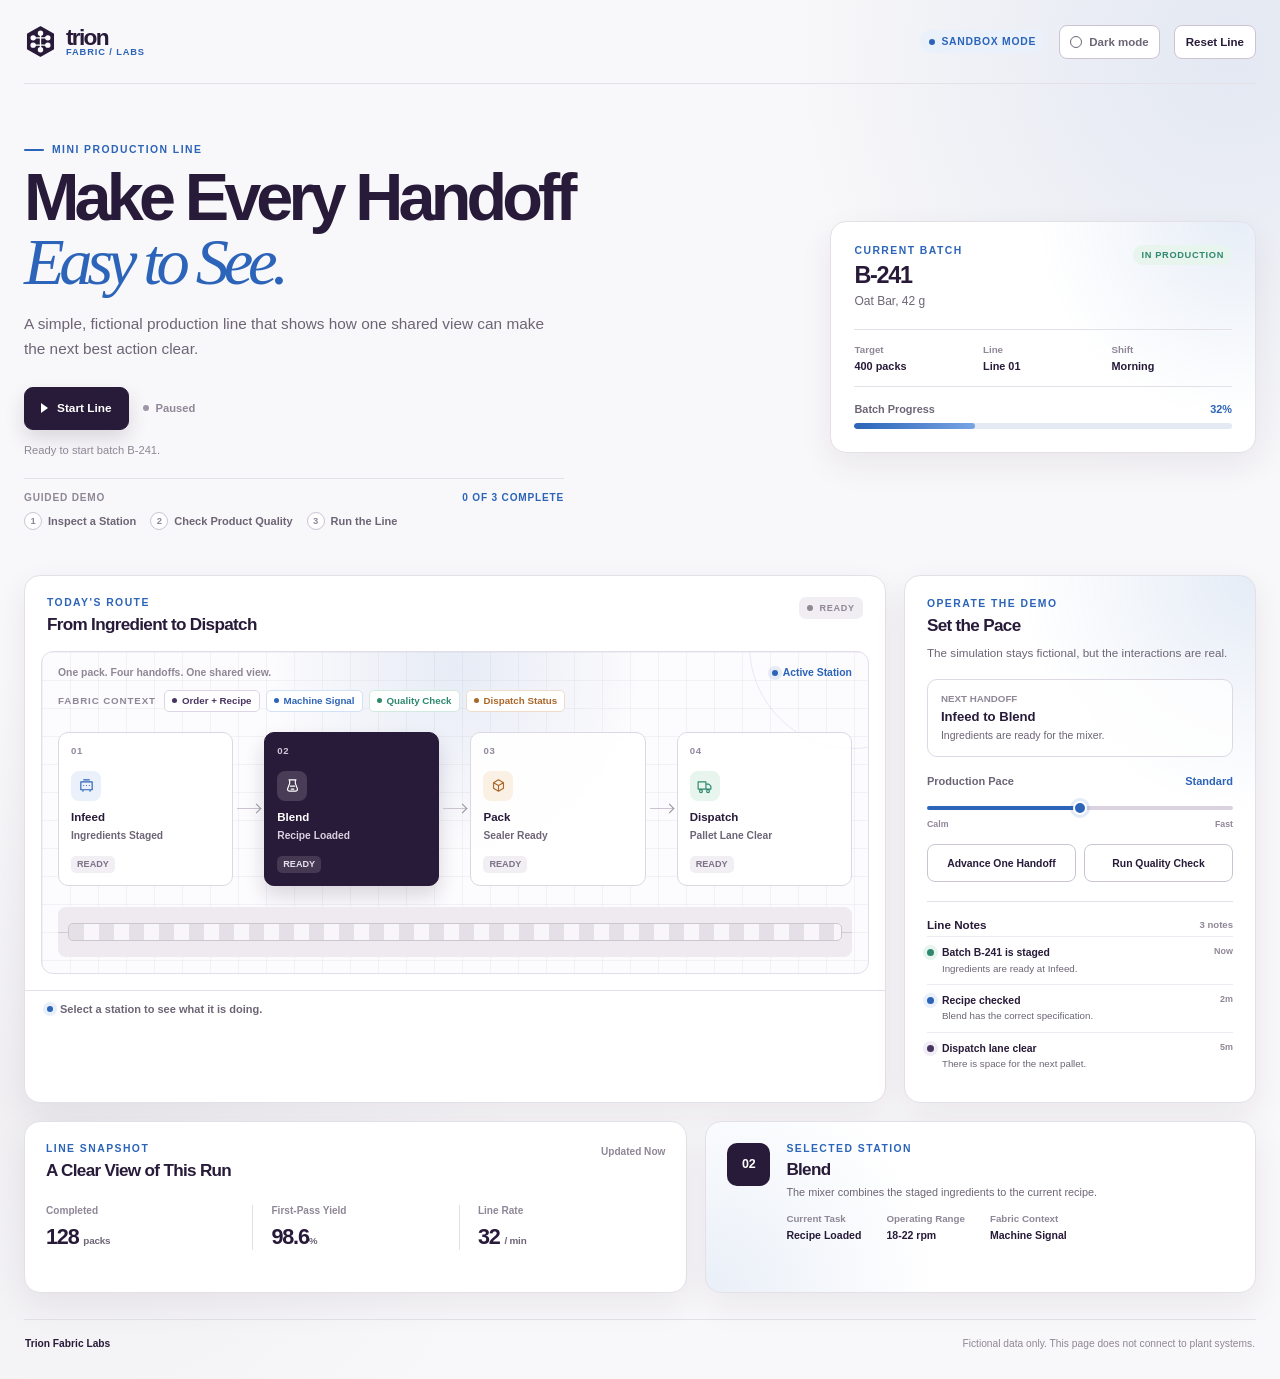
==== commit fb4e68c7: "Refactor styles and enhance game functionality - Add theme.css for production line and strategy game" ====
--- a/production_line/index.html
+++ b/production_line/index.html
@@ -9,7 +9,8 @@
     />
     <title>Trion Fabric Labs | Mini Production Line</title>
     <link rel="stylesheet" href="styles.css" />
-    <script src="app.js" defer></script>
+    <link rel="stylesheet" href="theme.css" />
+    <script type="module" src="app.js"></script>
   </head>
   <body>
     <main class="labs-shell">
@@ -33,6 +34,10 @@
 
         <div class="header-actions">
           <span class="sandbox-badge"><i></i> Sandbox Mode</span>
+          <button class="theme-toggle" id="themeToggle" type="button" aria-pressed="false">
+            <span class="theme-toggle__mark" aria-hidden="true"></span>
+            <span>Dark mode</span>
+          </button>
           <button class="reset-button" id="resetLine" type="button">Reset Line</button>
         </div>
       </header>
--- a/production_line/theme.css
+++ b/production_line/theme.css
@@ -0,0 +1,233 @@
+:root {
+  --action: #281a39;
+  --action-hover: #3a2851;
+  --on-action: #ffffff;
+  --surface: #fcfbfd;
+  --surface-strong: #f1eef4;
+  --pace-track: #dad3df;
+  --blue-highlight: #77a4e5;
+  --blue-flow: #a9c7f2;
+}
+
+.theme-toggle {
+  display: inline-flex;
+  align-items: center;
+  justify-content: center;
+  gap: 7px;
+  min-height: 34px;
+  padding: 0 10px;
+  border: 1px solid var(--line-strong);
+  border-radius: 8px;
+  background: var(--panel);
+  color: var(--muted);
+  font-size: 0.72rem;
+  font-weight: 750;
+  transition: border-color 160ms ease, color 160ms ease, background 160ms ease;
+}
+
+.theme-toggle:hover,
+.theme-toggle[aria-pressed="true"] {
+  border-color: var(--blue);
+  background: var(--blue-soft);
+  color: var(--blue);
+}
+
+.theme-toggle__mark {
+  width: 12px;
+  height: 12px;
+  border: 1.5px solid currentColor;
+  border-radius: 50%;
+}
+
+.theme-toggle[aria-pressed="true"] .theme-toggle__mark {
+  background: currentColor;
+  box-shadow: 0 0 0 3px rgba(43, 100, 184, 0.14);
+}
+
+:root[data-theme="dark"] {
+  color-scheme: dark;
+  --purple: #f2edf8;
+  --purple-mid: #d4c3e7;
+  --purple-soft: #30263d;
+  --blue: #a9c5ff;
+  --blue-soft: #1f2e4a;
+  --green: #8bc8af;
+  --green-soft: #173b32;
+  --amber: #f0bf85;
+  --amber-soft: #4a351f;
+  --ink: #f2edf8;
+  --muted: #c9bfd2;
+  --quiet: #a69aad;
+  --canvas: #15111c;
+  --panel: #241d2e;
+  --line: #403649;
+  --line-strong: #5d5167;
+  --shadow: 0 12px 34px rgba(0, 0, 0, 0.32);
+  --action: #69498e;
+  --action-hover: #7956a2;
+  --surface: #1d1725;
+  --surface-strong: #30263d;
+  --pace-track: #4b4055;
+  --blue-highlight: #7598d1;
+  --blue-flow: #7fa2dc;
+}
+
+:root[data-theme="dark"] body {
+  background:
+    radial-gradient(circle at 96% 4%, rgba(121, 86, 162, 0.24), transparent 27rem),
+    radial-gradient(circle at 6% 80%, rgba(169, 197, 255, 0.1), transparent 28rem),
+    var(--canvas);
+}
+
+:root[data-theme="dark"] .brand-mark path:nth-child(2),
+:root[data-theme="dark"] .brand-mark circle {
+  fill: var(--canvas);
+  stroke: var(--canvas);
+}
+
+:root[data-theme="dark"] .primary-button,
+:root[data-theme="dark"] .stage.selected,
+:root[data-theme="dark"] .pack-token,
+:root[data-theme="dark"] .inspector-number,
+:root[data-theme="dark"] .toast {
+  border-color: var(--action);
+  background: var(--action);
+  color: var(--on-action);
+}
+
+:root[data-theme="dark"] .primary-button:hover {
+  background: var(--action-hover);
+}
+
+:root[data-theme="dark"] .reset-button,
+:root[data-theme="dark"] .secondary-button,
+:root[data-theme="dark"] .guided-steps span,
+:root[data-theme="dark"] .context-source {
+  background: var(--panel);
+}
+
+:root[data-theme="dark"] .batch-card {
+  background:
+    radial-gradient(circle at 95% 0%, rgba(169, 197, 255, 0.16), transparent 42%),
+    var(--panel);
+}
+
+:root[data-theme="dark"] .progress-track {
+  background: var(--blue-soft);
+}
+
+:root[data-theme="dark"] .progress-track i {
+  background: linear-gradient(90deg, var(--blue), var(--blue-highlight));
+}
+
+:root[data-theme="dark"] .run-badge,
+:root[data-theme="dark"] .stage-status {
+  background: var(--surface-strong);
+  color: var(--quiet);
+}
+
+:root[data-theme="dark"] .production-floor {
+  border-color: var(--line);
+  background:
+    linear-gradient(rgba(242, 237, 248, 0.06) 1px, transparent 1px),
+    linear-gradient(90deg, rgba(242, 237, 248, 0.06) 1px, transparent 1px),
+    radial-gradient(circle at 50% 5%, rgba(169, 197, 255, 0.16), transparent 36%),
+    var(--surface);
+}
+
+:root[data-theme="dark"] .context-source-planning {
+  border-color: var(--line-strong);
+}
+
+:root[data-theme="dark"] .context-source-machine {
+  border-color: var(--blue);
+}
+
+:root[data-theme="dark"] .context-source-quality {
+  border-color: var(--green);
+}
+
+:root[data-theme="dark"] .context-source-logistics {
+  border-color: var(--amber);
+}
+
+:root[data-theme="dark"] .stage {
+  border-color: var(--line);
+  background: var(--panel);
+}
+
+:root[data-theme="dark"] .stage:hover {
+  border-color: var(--line-strong);
+}
+
+:root[data-theme="dark"] .stage.selected .stage-number {
+  color: rgba(255, 255, 255, 0.76);
+}
+
+:root[data-theme="dark"] .stage.selected .stage-detail {
+  color: rgba(255, 255, 255, 0.82);
+}
+
+:root[data-theme="dark"] .connector {
+  background: var(--line-strong);
+}
+
+:root[data-theme="dark"] .connector::after {
+  border-top-color: var(--line-strong);
+  border-right-color: var(--line-strong);
+}
+
+:root[data-theme="dark"] .production-floor.is-running .connector {
+  background: linear-gradient(90deg, var(--blue), var(--blue-flow));
+}
+
+:root[data-theme="dark"] .conveyor {
+  background: var(--surface-strong);
+}
+
+:root[data-theme="dark"] .conveyor::before {
+  background: var(--line);
+}
+
+:root[data-theme="dark"] .conveyor::after {
+  background: repeating-linear-gradient(90deg, transparent 0 17px, rgba(242, 237, 248, 0.14) 17px 19px);
+}
+
+:root[data-theme="dark"] .conveyor-belt {
+  border-color: var(--line-strong);
+  background: repeating-linear-gradient(90deg, var(--line) 0 15px, var(--surface) 15px 30px);
+}
+
+:root[data-theme="dark"] .control-panel {
+  background:
+    radial-gradient(circle at 100% 0, rgba(169, 197, 255, 0.16), transparent 37%),
+    var(--panel);
+}
+
+:root[data-theme="dark"] .handoff-card {
+  border-color: var(--line);
+  background: var(--surface);
+}
+
+:root[data-theme="dark"] .event-list li {
+  border-top-color: var(--line);
+}
+
+:root[data-theme="dark"] .inspector-panel {
+  background:
+    radial-gradient(circle at 0% 100%, rgba(169, 197, 255, 0.16), transparent 40%),
+    var(--panel);
+}
+
+@media (max-width: 520px) {
+  .app-header {
+    flex-wrap: wrap;
+    gap: 10px;
+    padding: 12px 0;
+  }
+
+  .app-header .header-actions {
+    width: 100%;
+    justify-content: flex-end;
+  }
+}
